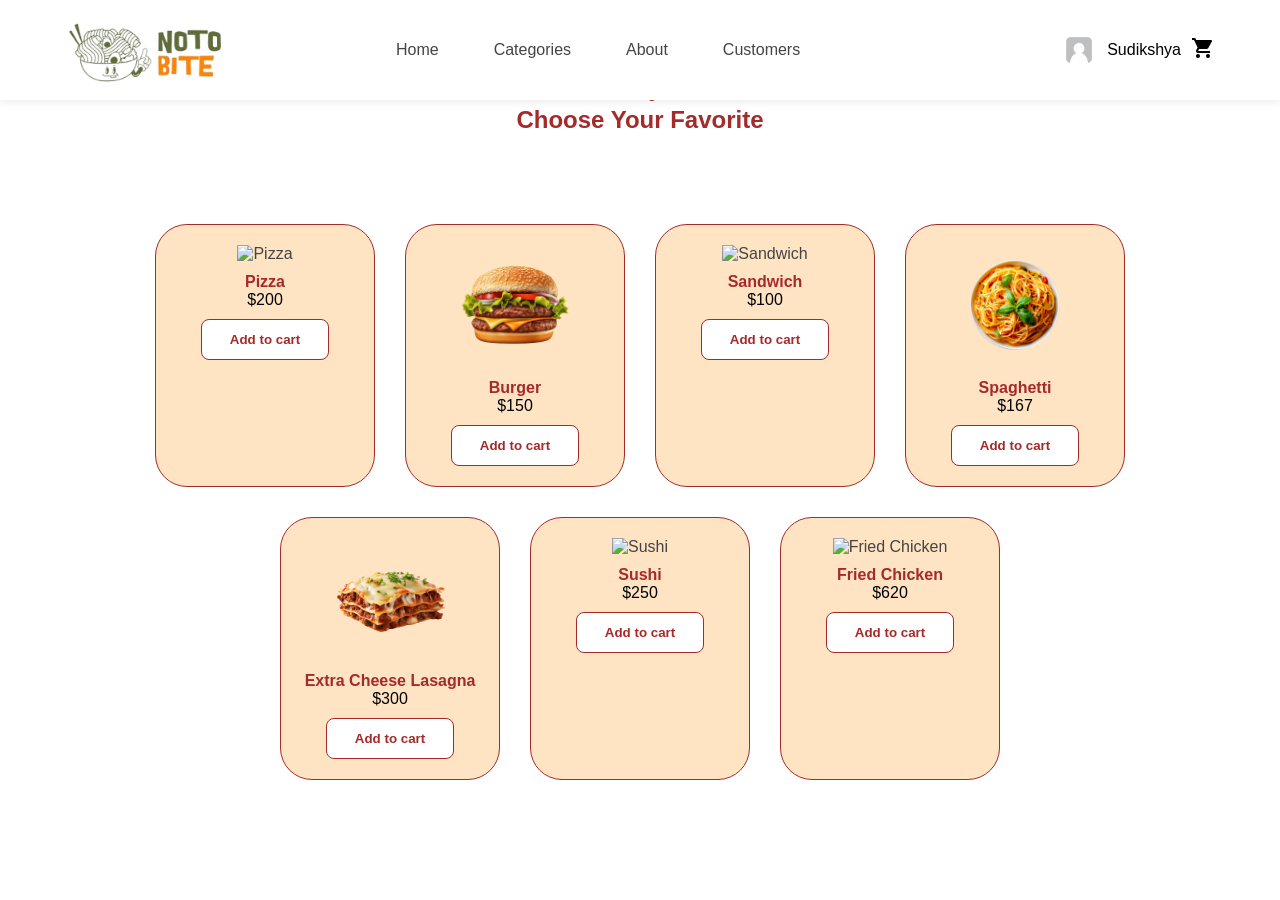
==== categories/categories.html @ 22c200e4 "5th done" ====
<!DOCTYPE html>
<html lang="en">

<head>
  <meta charset="UTF-8">
  <title>Delicacy</title>
  <link rel="stylesheet" href="https://cdn.jsdelivr.net/npm/swiper@11/swiper-bundle.min.css" />
  <link rel="stylesheet" href="../styles/style.css">
 
  <script defer src="../js/main.js"></script>
  <script defer src="./categories.js"></script>

</head>
<body>
    <header class="nav">
    <div class="nav__container">
      <div class="nav__logo"> <img src="../image/noto.png" alt="BlinkIt" class="nav__logo-img"> </div>
      <nav class="nav__menu">
        <a class="nav__link nav__link--active" href="../index.html">Home</a>
       <a href="categories/categories.html" class="nav__link">Categories</a>
     
        <a class="nav__link" href="#">About</a>
        <a class="nav__link" href="#">Customers</a>
      </nav>
      <div class="nav__profile">
        <img src="../image/images.png" class="nav__avatar">
        <span class="nav__username">Sudikshya</span>
        <div class="nav__cart">
          <svg xmlns="http://www.w3.org/2000/svg" width="24" height="24" viewBox="0 0 24 24">
            <path fill="currentColor"
              d="M17 18c-1.11 0-2 .89-2 2a2 2 0 0 0 2 2a2 2 0 0 0 2-2a2 2 0 0 0-2-2M1 2v2h2l3.6 7.59l-1.36 2.45c-.15.28-.24.61-.24.96a2 2 0 0 0 2 2h12v-2H7.42a.25.25 0 0 1-.25-.25q0-.075.03-.12L8.1 13h7.45c.75 0 1.41-.42 1.75-1.03l3.58-6.47c.07-.16.12-.33.12-.5a1 1 0 0 0-1-1H5.21l-.94-2M7 18c-1.11 0-2 .89-2 2a2 2 0 0 0 2 2a2 2 0 0 0 2-2a2 2 0 0 0-2-2" />
          </svg>
        </div>
      </div>
    </div>
  </header>



<section class="categories" id="categories">
    <div class="categories__container">
      <div class="text-center">
        <h5>Our Categories</h5>
        <h2>Choose Your Favorite</h2>
      </div>

      <div class="categories__list">

        <!-- <div class="categories__card">
          <div class="categories__image"><img src="../image/pizza.png" alt="Pizza"></div>
          <h4 class="categories__title">Pizza</h4>
          <p class="categories__price">$200</p>
          <button class="btn add-to-cart" data-name="Pizza" data-price="200" data-image="../image/pizza.png">Add to
            cart</button>
        </div>

        <div class="categories__card">
          <div class="categories__image"><img src="../image/burger.png" alt="Burger"></div>
          <h4 class="categories__title">Burger</h4>
          <p class="categories__price">$150</p>
          <button class="btn add-to-cart" data-name="Burger" data-price="150" data-image="../image/burger.png">Add to
            cart</button>
        </div>

        <div class="categories__card">
          <div class="categories__image"><img src="../image/sandwich.png" alt="Sandwich"></div>
          <h4 class="categories__title">Sandwich</h4>
          <p class="categories__price">$100</p>
          <button class="btn add-to-cart" data-name="Sandwich" data-price="100" data-image="../image/sandwich.png">Add to
            cart</button>
        </div>

        <div class="categories__card">
          <div class="categories__image"><img src="../image/spaghetti.png" alt="Spaghetti"></div>
          <h4 class="categories__title">Spaghetti</h4>
          <p class="categories__price">$167</p>
          <button class="btn add-to-cart" data-name="Spaghetti" data-price="167" data-image="../image/spaghetti.png">Add to
            cart</button>
        </div>

        <div class="categories__card">
          <div class="categories__image"><img src="../image/sushi.png" alt="Sushi"></div>
          <h4 class="categories__title">Sushi</h4>
          <p class="categories__price">$250</p>
          <button class="btn add-to-cart" data-name="Sushi" data-price="250" data-image="../ simage/sushi.png">Add to
            cart</button>
        </div> -->
<!-- 
 
        <div class="categories__card">
          <div class="categories__image"><img src="../image/chicken.png" alt="Fried Chicken"></div>
          <h4 class="categories__title">Fried Chicken</h4>
          <p class="categories__price">$620</p>
          <button class="btn add-to-cart" data-name="Fried Chicken" data-price="620" data-image="image/chicken.png">Add
            to
            cart</button>
        </div> -->
      </div>
    </div>
  </section>
   <section>
    <!-- <div class="wrapper p-top">
      <div class="text-center">
        <h5>Our Menu</h5>
        <h2>The Most Popular</h2>
      </div>
      <div class="card-list text-center"></div> -->

      <div class="cart-tab">
        <h2>Your Cart</h2>
        <div class="cart-list"></div>
        <div class="total-container">
          <h4>Total:</h4>
          <h4 class="cart-total">$0.00</h4>
        </div>
        <div class="btn-container">
          <button type="button" class="btn">Checkout</button>
          <button type="button" class="btn close-btn">Close</button>
        </div>
      </div>

    </div>
  </section>
  </body>

</html>
---- styles/style.css ----
@import url('https://fonts.googleapis.com/css2?family=Poppins:wght@400;500;600;700&display=swap');

* {
  margin: 0;
  padding: 0;
  box-sizing: border-box;
  font-family: Arial, sans-serif;
}


body {
  padding-top: 80px;
}

.nav {
  position: fixed;
  top: 0;
  left: 0;
  width: 100%;
  background: white;
  z-index: 1000;
  box-shadow: 0 2px 8px rgba(0,0,0,0.08);
}

.nav__container {
  max-width: 1200px;
  margin: auto;
  padding: 15px 25px;
  display: flex;
  align-items: center;
  justify-content: space-between;
}

.nav__logo {
  display: flex;
  align-items: center;
  gap: 8px;
  width: 70px;
}

.nav__logo-img {
  margin-top: 5px;
  width: 160px;
}

.nav__menu {
  display: flex;
  gap: 25px;
}

.nav__link {
  text-decoration: none;
  color: #444;
  padding: 6px 15px;
  border-radius: 20px;
  transition: .3s;
}

.nav__link:hover {
  color: brown;
}

.nav__profile {
  display: flex;
  align-items: center;
  gap: 10px;
}

.nav__avatar {
  width: 36px;
  height: 36px;
  border-radius: 50%;
  object-fit: cover;
}

.nav__username {
  font-weight: 500;
}


.food {
  background-image: url("./../image/food1.png");
  padding: 40px 0;
  background-size: cover;
  background-position: center;
}

.food__container {
  max-width: 1200px;
  margin: auto;
  padding: 40px;
  border-radius: 20px;
  display: flex;
  align-items: center;
  justify-content: space-between;
}

.food__content {
  color: white;
  max-width: 50%;
}

.food__title {
  font-size: 35px;
  margin-bottom: 15px;
  color: brown;
}

.food__text {
  font-size: 18px;
  line-height: 1.6;
  margin-bottom: 25px;
  color: brown;
}

.food__btn {
  display: inline-block;
  background: white;
  color: brown;
  padding: 12px 28px;
  border-radius: 8px;
  text-decoration: none;
  font-weight: 600;
  transition: .3s;
}

.food__btn:hover {
  transform: translateY(-2px);
}


.p-top {
  padding-top: 70px;
}

.text-center {
  text-align: center;
  color: brown;
}

.text-center h5 {
  padding-bottom: 5px;
  color: brown;
}

.text-center h2 {
  padding-bottom: 50px;
}

.cards {
  display: flex;
  justify-content: center;
  align-items: center;
  gap: 240px;
  padding-top: 50px;
  padding-bottom: 70px;
}

.service-card {
  color: brown;
  text-align: center;
}


.categories {
  text-decoration: none;
    color: #444;
    padding: 6px 15px;
    border-radius: 20px;
    transition: .3s;
 
}

.categories__container {
  max-width: 1200px;
  margin: auto;
}

.categories__list {
  display: flex;
  justify-content: center;
  gap: 30px;
  flex-wrap: wrap;
  margin-top: 40px;
}

.categories__card {
  background: bisque;
  border: .1rem solid brown;
  border-radius: 2rem;
  padding: 20px;
  width: 220px;
  text-align: center;
  transition: .3s;
}

.categories__card:hover {
  transform: translateY(-5px);
  box-shadow: 0 8px 20px rgba(0,0,0,0.12);
}

.categories__image img {
  width: 120px;
  height: 120px;
  object-fit: contain;
}

.categories__title {
  margin-top: 10px;
  color: brown;
}

.categories__price {
  color: black;
  
  margin-bottom: 10px;
}


.card-list {
  display: flex;
  gap: 15px;
  flex-wrap: wrap;
  justify-content: center;
}

.order-card {
  background: bisque;
  padding: 0 1rem 2rem 1rem;
  border: .1rem solid brown;
  border-radius: 2rem;
  box-shadow: rgba(0,0,0,.05) 8px 8px 8px;
  transition: all .5s ease-in-out;
  width: 220px;
  text-align: center;
}

.order-card img {
  width: 160px;
  height: 160px;
  object-fit: contain;
}


.btn {
  display: inline-block;
  background: white;
  color: brown;
  padding: 12px 28px;
  border-radius: 8px;
  text-decoration: none;
  font-weight: 600;
  transition: .3s;
  border: 1px solid brown;
  cursor: pointer;
}

.btn:hover {
  background: brown;
  color: white;
}

.cart-tab {
  background: brown;
  color: white;
  position: fixed;
  top: 0;
  right: -400px;
  width: 25rem;
  height: 100vh;
  padding: 2rem 1rem;
  display: flex;
  flex-direction: column;
  justify-content: space-between;
  transition: .3s ease;
  z-index: 1000;
}

.cart-tab.active {
  right: 0;
}

.cart-list {
  flex: 1;
  overflow-y: auto;
  margin-top: 20px;
  padding: 10px;
}

.cart-item {
  background: white;
  color: brown;
  display: flex;
  align-items: center;
  justify-content: space-between;
  padding: 10px;
  margin-bottom: 10px;
  border-radius: 8px;
}

.cart-item img {
  width: 50px;
  height: 50px;
  object-fit: contain;
}

.cart-info {
  flex: 1;
  margin-left: 10px;
}

.total-container {
  background: white;
  color: brown;
  width: 100%;
  text-align: center;
  display: flex;
  margin-bottom: 10px;
  border-radius: 8px;
  padding: 8px;
}

.total-container h4 {
  width: 100%;
  font-size: 1.3rem;
  font-weight: 400;
}

.btn-container {
  display: flex;
  gap: 10px;
}

.quantity {
  display: flex;
  align-items: center;
  gap: 8px;
}

.quantity button {
  width: 25px;
  height: 25px;
  border: none;
  border-radius: 50%;
  background: brown;
  color: white;
  cursor: pointer;
  font-size: 16px;
}
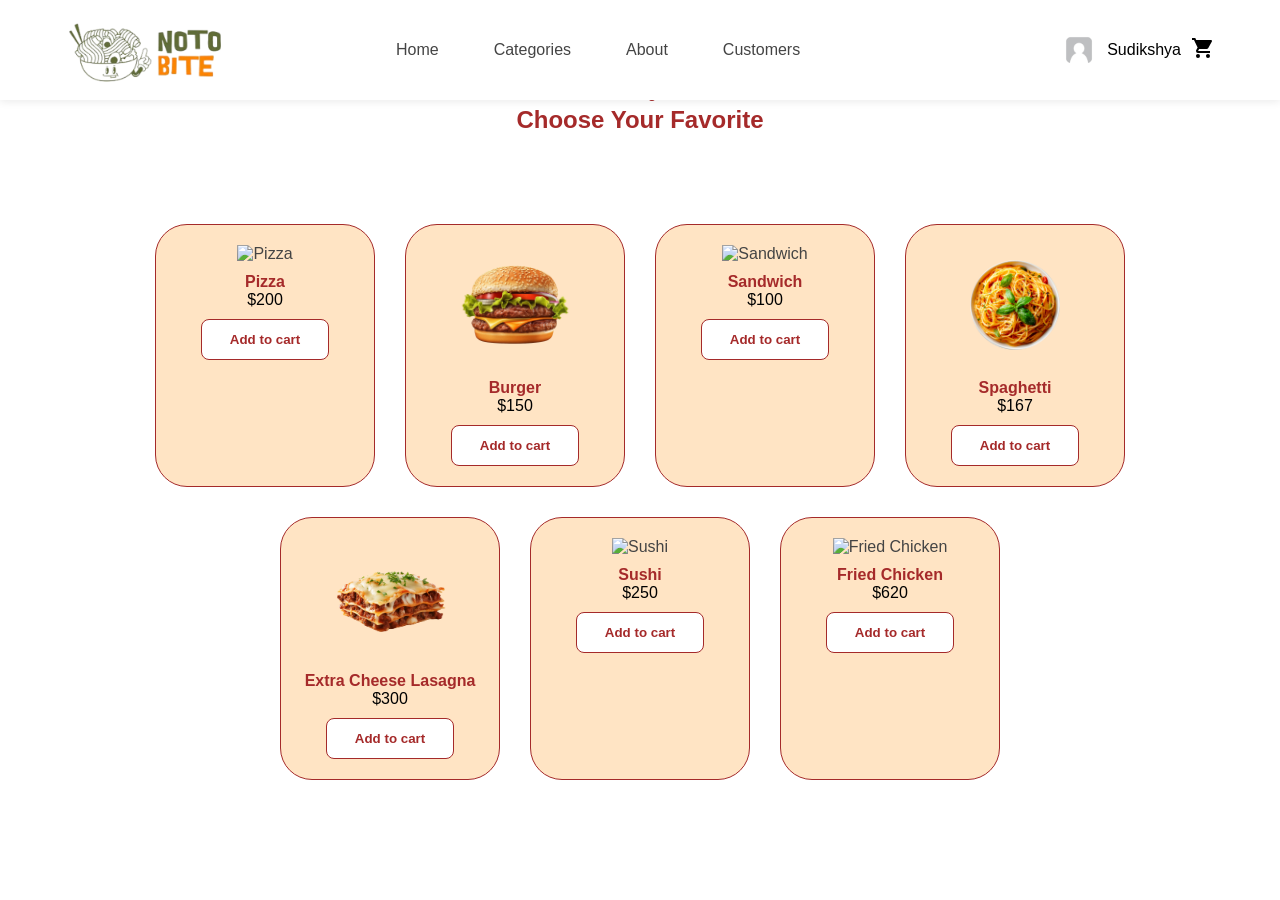
==== commit 4116ed8c: "5th done" ====
--- a/categories/categories.html
+++ b/categories/categories.html
@@ -114,13 +114,61 @@
           <h4 class="cart-total">$0.00</h4>
         </div>
         <div class="btn-container">
-          <button type="button" class="btn">Checkout</button>
+          <button type="button" class="btn btn--checkout">Checkout</button>
           <button type="button" class="btn close-btn">Close</button>
         </div>
       </div>
 
     </div>
   </section>
+  <div class="checkout-overlay" id="checkoutOverlay"></div>
+
+  <div class="checkout" id="checkoutPopup">
+
+    <div class="checkout__form" id="checkoutForm">
+      <h2 class="checkout__title"> Checkout</h2>
+      <p class="checkout__subtitle">Fill in your details</p>
+
+      <label class="checkout__label">Your Name</label>
+      <input class="checkout__input" type="text" id="userName" placeholder="e.g. Sudikshya">
+
+      <label class="checkout__label">Phone Number</label>
+      <input class="checkout__input" type="text" id="userPhone" placeholder="e.g. 9800000000">
+
+      <label class="checkout__label">Delivery Address</label>
+      <input class="checkout__input" type="text" id="userAddress" placeholder="e.g. Kathmandu, Ward 5">
+
+      <label class="checkout__label">Payment Method</label>
+      <select class="checkout__input checkout__input--select" id="paymentMethod">
+        <option value="">-- Select --</option>
+        <option value="Cash on Delivery">Cash on Delivery</option>
+        <option value="UPI"> UPI</option>
+        <option value="Card"> Card</option>
+      </select>
+
+      <div class="checkout__total">
+        Total: <strong class="checkout__total-amount" id="checkoutTotal">$0.00</strong>
+      </div>
+
+      <div class="checkout__actions">
+        <button class="checkout__btn checkout__btn--place" onclick="placeOrder()">Place Order </button>
+        <button class="checkout__btn checkout__btn--cancel" onclick="closeCheckout()">Cancel</button>
+      </div>
+    </div>
+
+    <div class="checkout__success" id="successMessage" style="display:none;">
+      <div class="checkout__success-icon"></div>
+      <h2 class="checkout__title">Order Placed!</h2>
+      <p class="checkout__success-text">Thank you, <strong id="thankYouName"></strong>!</p>
+      <p class="checkout__success-text">Delivering to: <strong id="thankYouAddress"></strong></p>
+      <p class="checkout__success-text">Payment: <strong id="thankYouPayment"></strong></p>
+      <p class="checkout__success-text">We'll call you on: <strong id="thankYouPhone"></strong></p>
+      <button class="checkout__btn checkout__btn--place checkout__btn--full" onclick="closeCheckout()">
+        Done 🍔
+      </button>
+    </div>
+
+  </div>
   </body>
 
 </html>
--- a/styles/style.css
+++ b/styles/style.css
@@ -19,7 +19,7 @@
   width: 100%;
   background: white;
   z-index: 1000;
-  box-shadow: 0 2px 8px rgba(0,0,0,0.08);
+  box-shadow: 0 2px 8px rgba(0, 0, 0, 0.08);
 }
 
 .nav__container {
@@ -164,11 +164,11 @@
 
 .categories {
   text-decoration: none;
-    color: #444;
-    padding: 6px 15px;
-    border-radius: 20px;
-    transition: .3s;
- 
+  color: #444;
+  padding: 6px 15px;
+  border-radius: 20px;
+  transition: .3s;
+
 }
 
 .categories__container {
@@ -196,7 +196,7 @@
 
 .categories__card:hover {
   transform: translateY(-5px);
-  box-shadow: 0 8px 20px rgba(0,0,0,0.12);
+  box-shadow: 0 8px 20px rgba(0, 0, 0, 0.12);
 }
 
 .categories__image img {
@@ -212,7 +212,7 @@
 
 .categories__price {
   color: black;
-  
+
   margin-bottom: 10px;
 }
 
@@ -229,7 +229,7 @@
   padding: 0 1rem 2rem 1rem;
   border: .1rem solid brown;
   border-radius: 2rem;
-  box-shadow: rgba(0,0,0,.05) 8px 8px 8px;
+  box-shadow: rgba(0, 0, 0, .05) 8px 8px 8px;
   transition: all .5s ease-in-out;
   width: 220px;
   text-align: center;
@@ -346,4 +346,152 @@
   color: white;
   cursor: pointer;
   font-size: 16px;
+}
+
+.checkout-overlay {
+  display: none;
+  position: fixed;
+  inset: 0;
+  background: rgba(0, 0, 0, 0.5);
+  z-index: 1200;
+}
+
+.checkout-overlay--active {
+  display: block;
+}
+
+.checkout {
+  display: none;
+  position: fixed;
+  top: 50%;
+  left: 50%;
+  transform: translate(-50%, -50%);
+  background: white;
+  border-radius: 20px;
+  padding: 32px;
+  width: 90%;
+  max-width: 420px;
+  z-index: 1300;
+  box-shadow: 0 20px 60px rgba(0, 0, 0, 0.2);
+}
+
+.checkout--active {
+  display: block;
+}
+
+.checkout__title {
+  color: brown;
+  font-size: 22px;
+  margin-bottom: 6px;
+}
+
+.checkout__subtitle {
+  color: #888;
+  font-size: 14px;
+  margin-bottom: 16px;
+}
+
+.checkout__label {
+  display: block;
+  font-size: 13px;
+  font-weight: 600;
+  color: #444;
+  margin-top: 14px;
+  margin-bottom: 4px;
+}
+
+.checkout__input {
+  width: 100%;
+  padding: 10px 14px;
+  border: 1.5px solid #e0c9b0;
+  border-radius: 8px;
+  font-size: 14px;
+  font-family: inherit;
+  outline: none;
+  transition: border-color .2s;
+}
+
+.checkout__input:focus {
+  border-color: brown;
+}
+
+.checkout__input--select {
+  cursor: pointer;
+  background: white;
+}
+
+.checkout__total {
+  background: #fdf0e0;
+  border-radius: 10px;
+  padding: 12px 16px;
+  margin-top: 20px;
+  text-align: center;
+  font-size: 15px;
+}
+
+.checkout__total-amount {
+  color: brown;
+  font-size: 20px;
+  margin-left: 6px;
+}
+
+.checkout__actions {
+  display: flex;
+  gap: 10px;
+  margin-top: 20px;
+}
+
+.checkout__btn {
+  flex: 1;
+  padding: 11px 20px;
+  border-radius: 8px;
+  font-size: 14px;
+  font-weight: 600;
+  font-family: inherit;
+  cursor: pointer;
+  transition: .2s;
+  border: 1.5px solid brown;
+}
+
+.checkout__btn--place {
+  background: brown;
+  color: white;
+}
+
+.checkout__btn--place:hover {
+  background: #6b1212;
+}
+
+.checkout__btn--cancel {
+  background: white;
+  color: brown;
+}
+
+.checkout__btn--cancel:hover {
+  background: #fdf0e0;
+}
+
+.checkout__btn--full {
+  width: 100%;
+  margin-top: 20px;
+  flex: none;
+}
+
+.checkout__success {
+  text-align: center;
+}
+
+.checkout__success-icon {
+  font-size: 60px;
+  margin-bottom: 12px;
+}
+
+.checkout__success-text {
+  font-size: 14px;
+  color: #555;
+  margin-bottom: 6px;
+}
+
+.checkout__success-text strong {
+  color: brown;
 }
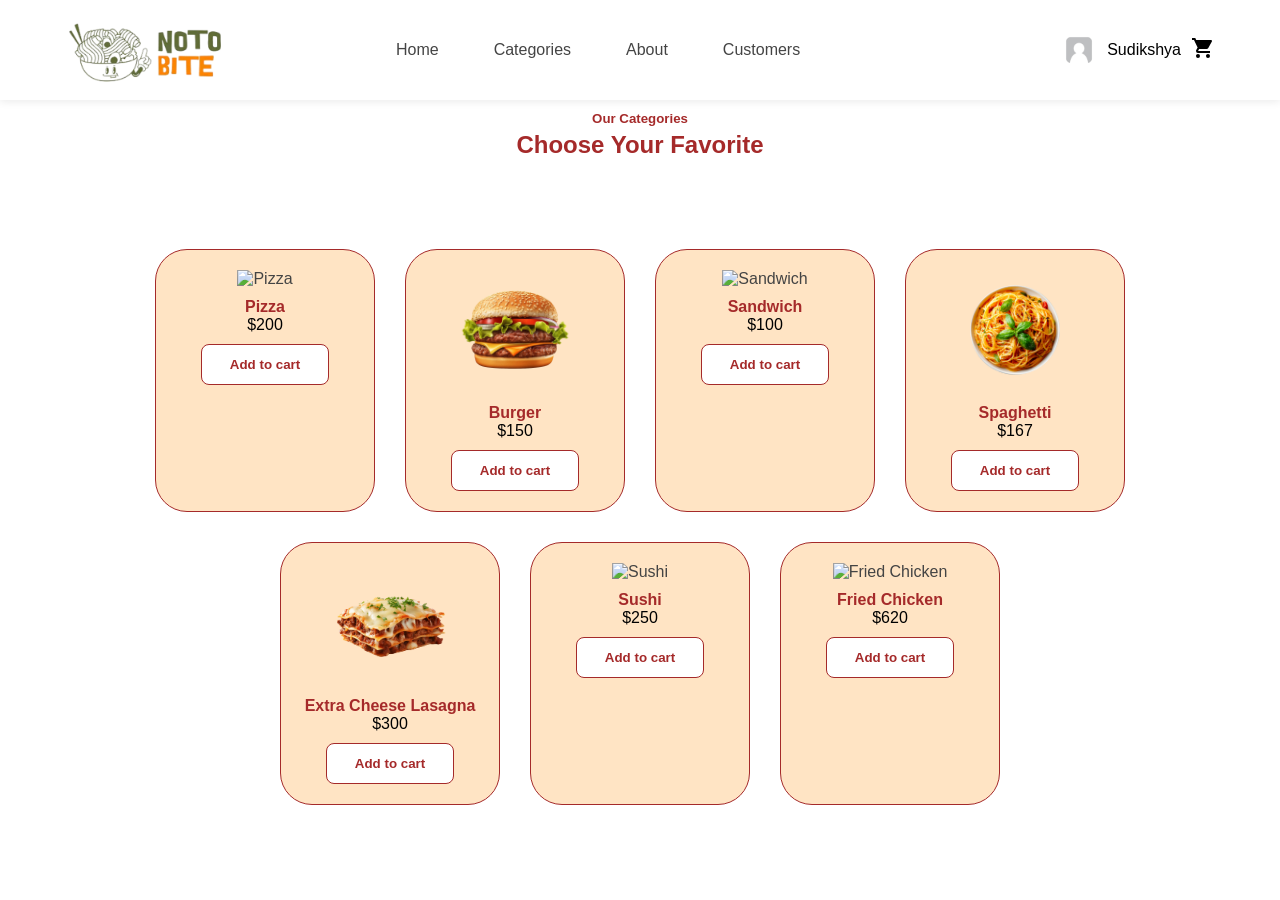
==== commit be94b4fd: "6th done" ====
--- a/categories/categories.html
+++ b/categories/categories.html
@@ -130,13 +130,13 @@
       <p class="checkout__subtitle">Fill in your details</p>
 
       <label class="checkout__label">Your Name</label>
-      <input class="checkout__input" type="text" id="userName" placeholder="e.g. Sudikshya">
+      <input class="checkout__input" type="text" id="userName" placeholder="e.g. Sneha">
 
       <label class="checkout__label">Phone Number</label>
-      <input class="checkout__input" type="text" id="userPhone" placeholder="e.g. 9800000000">
+      <input class="checkout__input" type="text" id="userPhone" placeholder="e.g. 98********">
 
       <label class="checkout__label">Delivery Address</label>
-      <input class="checkout__input" type="text" id="userAddress" placeholder="e.g. Kathmandu, Ward 5">
+      <input class="checkout__input" type="text" id="userAddress" placeholder="e.g. Bhadson road">
 
       <label class="checkout__label">Payment Method</label>
       <select class="checkout__input checkout__input--select" id="paymentMethod">
--- a/styles/style.css
+++ b/styles/style.css
@@ -139,6 +139,7 @@
 }
 
 .text-center h5 {
+  padding-top: 25px;
   padding-bottom: 5px;
   color: brown;
 }
@@ -222,6 +223,7 @@
   gap: 15px;
   flex-wrap: wrap;
   justify-content: center;
+  padding-bottom:30px
 }
 
 .order-card {
@@ -494,4 +496,176 @@
 
 .checkout__success-text strong {
   color: brown;
-}+}
+.footer {
+ background-color: bisque;
+  height: 377px;
+  padding: 70px;
+
+}
+.footer__logo {
+  width: 107px;
+  height: 40px;
+  margin: 40px;
+  margin-top: 30px;
+  margin-left: 0px;
+}
+
+
+.footer__container {
+  /* max-width: 1200px; */
+  margin: auto;
+  display: grid;
+  grid-template-columns: 2fr 1fr 1fr 1fr 1fr;
+  gap: 40px;
+  border-bottom: 2px solid brown;
+}
+
+.footer__logo {
+  display: flex;
+  align-items: center;
+  gap: 10px;
+  width: 70px;
+
+}
+
+.brand_logo {
+  height: 160px;
+}
+
+.brand_name {
+  font-size: 22px;
+  font-weight: 600;
+  color: #e6f2ec;
+}
+
+.footer__desc {
+  margin: 18px 0;
+  font-size: 14px;
+  line-height: 1.6;
+  color: #aebdb5;
+}
+
+.footer__socials {
+  display: flex;
+  gap: 12px;
+  padding-top: 50px;
+  margin-left:102px;
+}
+
+.footer__socials a {
+  width: 36px;
+  height: 36px;
+  border-radius: 16%;
+  background: brown;
+  display: flex;
+  align-items: center;
+  justify-content: center;
+  text-decoration: none;
+  color: #b7c9c0;
+  font-size: 14px;
+  transition: 0.3s;
+}
+
+.footer__socials a:hover {
+  background: #1ec98b;
+  color: #042117;
+}
+
+.footer__column h4 {
+  margin-bottom: 14px;
+  font-size: 15px;
+  color: brown;
+}
+
+.footer__column a {
+  display: block;
+  margin-bottom: 10px;
+  font-size: 14px;
+  color: brown;
+  text-decoration: none;
+  transition: color 0.3s;
+}
+
+.footer__column a:hover {
+  color: black;
+}
+.end__line {
+  border-top: brown;
+}
+.end__poli {
+  display: flex;
+  justify-content: center;
+  /* margin-right: -461px; */
+}
+.end__pol {
+  display: flex;
+  justify-content: flex-end;
+}
+
+.footer-end {
+  display: flex;
+  justify-content: space-between;
+  width: 100%;
+  color: brown;
+  padding-top: 15px;
+}
+.about__title {
+  display:flex;
+  justify-content: center;
+  text-align: center;
+  font-size: 36px;
+  color: brown;
+  line-height: 1.3;
+  margin-bottom: 20px;
+}
+
+.about__description {
+  font-size: 16px;
+  color: brown;
+  line-height: 2;
+  margin-bottom : 40px;
+  text-align: center;
+}
+
+.about__stats {
+  display: flex;
+  gap: 40px;
+  padding-left:488px;
+  padding-bottom:50px;
+}
+
+.about__stat {
+  
+  justify-content: center;
+  text-align: center;
+  background: white;
+  border: 1px solid brown;
+  border-radius: 16px;
+  padding: 20px 28px;
+ 
+}
+
+.about__stat-number {
+  font-size: 28px;
+  font-weight: 700;
+  color: brown;
+}
+
+.about__stat-label {
+  font-size: 13px;
+  color: darkred;
+  margin-top: 4px;
+}
+
+.about__image img {
+  width: 380px;
+  object-fit: contain;
+}
+.about__subtitle{
+  display:flex;
+  justify-content: center;
+  text-align: center;
+  color:#6b1212;
+  padding-top:80px
+}
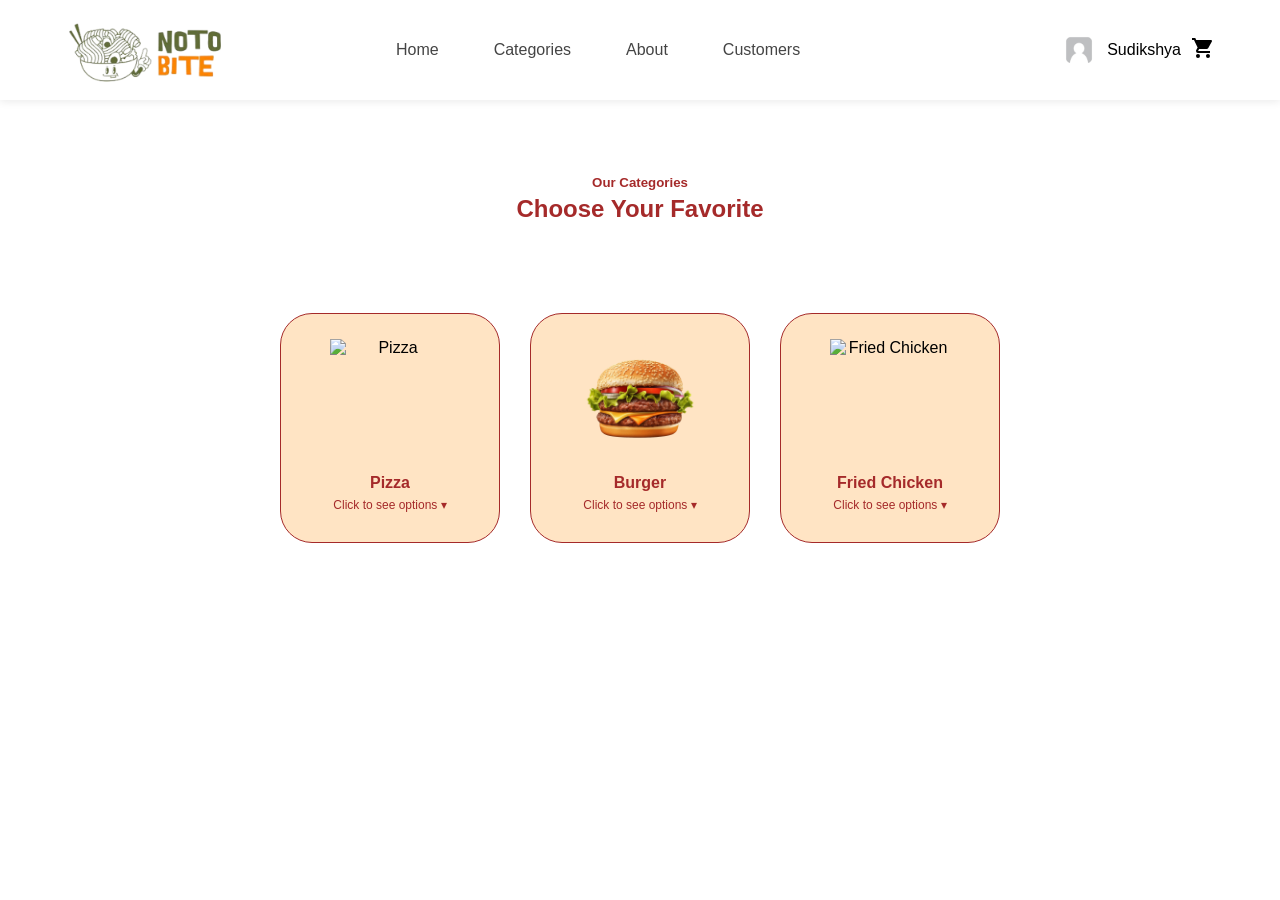
==== commit 9e70774c: "7th done" ====
--- a/categories/categories.html
+++ b/categories/categories.html
@@ -7,7 +7,7 @@
   <link rel="stylesheet" href="https://cdn.jsdelivr.net/npm/swiper@11/swiper-bundle.min.css" />
   <link rel="stylesheet" href="../styles/style.css">
  
-  <script defer src="../js/main.js"></script>
+ 
   <script defer src="./categories.js"></script>
 
 </head>
--- a/styles/style.css
+++ b/styles/style.css
@@ -163,7 +163,7 @@
 }
 
 
-.categories {
+/* .categories {
   text-decoration: none;
   color: #444;
   padding: 6px 15px;
@@ -215,6 +215,131 @@
   color: black;
 
   margin-bottom: 10px;
+} */
+
+
+.categories {
+  padding: 70px 0;
+}
+
+.categories__container {
+  max-width: 1200px;
+  margin: auto;
+  padding: 0 25px;
+}
+
+
+.categories__list {
+  display: flex;
+  flex-direction: row;        
+  flex-wrap: wrap;           
+  justify-content: center;
+  gap: 30px;
+  margin-top: 40px;
+  padding: 0 25px;
+}
+
+.categories__card {
+  background: bisque;
+  border: .1rem solid brown;
+  border-radius: 2rem;
+  padding: 20px;
+  width: 220px;               
+  text-align: center;
+  transition: .3s;
+  cursor: pointer;
+}
+
+.categories__card:hover {
+  transform: translateY(-5px);
+  box-shadow: 0 8px 20px rgba(0,0,0,0.12);
+}
+
+
+.categories__image {
+  width: 100%;
+  height: 130px;
+  display: flex;
+  align-items: center;
+  justify-content: center;
+  overflow: hidden;
+}
+
+.categories__image img {
+  width: 120px;
+  height: 120px;
+  object-fit: contain;
+}
+
+.categories__title {
+  margin-top: 10px;
+  color: brown;
+  font-size: 16px;
+}
+
+.categories__hint {
+  font-size: 12px;
+  color: brown;
+  margin: 6px 0 10px 0;
+  cursor: pointer;
+}
+
+.categories__subitems {
+  display: none;
+  margin-top: 10px;
+  border-top: 1px solid #e8c9a0;
+  padding-top: 10px;
+  width: 100%;
+}
+
+.categories__subitems--open {
+  display: block;
+}
+.categories__subitem {
+  display: flex;
+  align-items: center;
+  justify-content: space-between;
+  padding: 8px 4px;
+  border-bottom: 1px solid #f0e0cc;
+  gap: 6px;
+}
+
+.categories__subitem:last-child {
+  border-bottom: none;
+}
+
+.categories__subitem-name {
+  font-size: 12px;
+  color: #2c1a0e;
+  flex: 1;
+  text-align: left;
+}
+
+.categories__subitem-price {
+  font-size: 12px;
+  font-weight: 600;
+  color: brown;
+  white-space: nowrap;
+}
+
+
+
+.categories__subitem-btn {
+  background: brown;
+  color: white;
+  border: none;
+  border-radius: 6px;
+  padding: 5px 8px;
+  font-size: 11px;
+  font-weight: 600;
+  cursor: pointer;
+  transition: .2s;
+  font-family: inherit;
+  white-space: nowrap;
+}
+
+.categories__subitem-btn:hover {
+  background: #6b1212;
 }
 
 
@@ -568,7 +693,7 @@
 }
 
 .footer__socials a:hover {
-  background: #1ec98b;
+  background: black;
   color: #042117;
 }
 
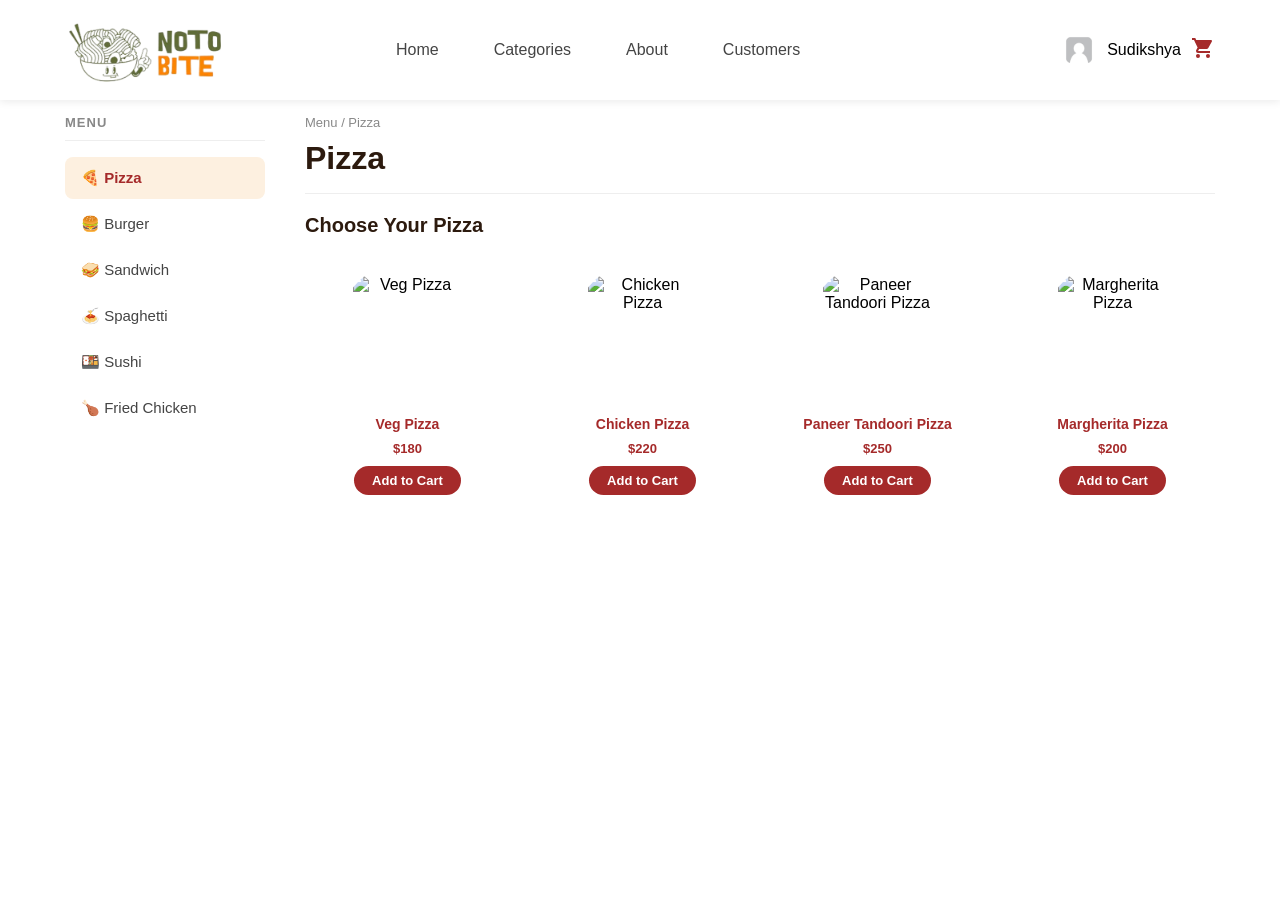
==== commit 544b338e: "done" ====
--- a/categories/categories.html
+++ b/categories/categories.html
@@ -1,174 +1,122 @@
 <!DOCTYPE html>
 <html lang="en">
-
 <head>
   <meta charset="UTF-8">
-  <title>Delicacy</title>
-  <link rel="stylesheet" href="https://cdn.jsdelivr.net/npm/swiper@11/swiper-bundle.min.css" />
+  <title>Categories - Delicacy</title>
   <link rel="stylesheet" href="../styles/style.css">
- 
- 
-  <script defer src="./categories.js"></script>
-
+  <link rel="stylesheet" href="categories.css">
+  <style> body { padding-top: 75px; } </style>
 </head>
 <body>
-    <header class="nav">
+
+
+  <header class="nav">
     <div class="nav__container">
-      <div class="nav__logo"> <img src="../image/noto.png" alt="BlinkIt" class="nav__logo-img"> </div>
+      <div class="nav__logo">
+        <img src="../image/noto.png" alt="NotoBite" class="nav__logo-img">
+      </div>
       <nav class="nav__menu">
-        <a class="nav__link nav__link--active" href="../index.html">Home</a>
-       <a href="categories/categories.html" class="nav__link">Categories</a>
-     
+        <a class="nav__link" href="../index.html">Home</a>
+        <a class="nav__link nav__link--active" href="categories.html">Categories</a>
         <a class="nav__link" href="#">About</a>
         <a class="nav__link" href="#">Customers</a>
       </nav>
       <div class="nav__profile">
         <img src="../image/images.png" class="nav__avatar">
         <span class="nav__username">Sudikshya</span>
-        <div class="nav__cart">
+        <div class="nav__cart" id="cartIcon">
           <svg xmlns="http://www.w3.org/2000/svg" width="24" height="24" viewBox="0 0 24 24">
-            <path fill="currentColor"
-              d="M17 18c-1.11 0-2 .89-2 2a2 2 0 0 0 2 2a2 2 0 0 0 2-2a2 2 0 0 0-2-2M1 2v2h2l3.6 7.59l-1.36 2.45c-.15.28-.24.61-.24.96a2 2 0 0 0 2 2h12v-2H7.42a.25.25 0 0 1-.25-.25q0-.075.03-.12L8.1 13h7.45c.75 0 1.41-.42 1.75-1.03l3.58-6.47c.07-.16.12-.33.12-.5a1 1 0 0 0-1-1H5.21l-.94-2M7 18c-1.11 0-2 .89-2 2a2 2 0 0 0 2 2a2 2 0 0 0 2-2a2 2 0 0 0-2-2" />
+            <path fill="currentColor" d="M17 18c-1.11 0-2 .89-2 2a2 2 0 0 0 2 2a2 2 0 0 0 2-2a2 2 0 0 0-2-2M1 2v2h2l3.6 7.59l-1.36 2.45c-.15.28-.24.61-.24.96a2 2 0 0 0 2 2h12v-2H7.42a.25.25 0 0 1-.25-.25q0-.075.03-.12L8.1 13h7.45c.75 0 1.41-.42 1.75-1.03l3.58-6.47c.07-.16.12-.33.12-.5a1 1 0 0 0-1-1H5.21l-.94-2M7 18c-1.11 0-2 .89-2 2a2 2 0 0 0 2 2a2 2 0 0 0 2-2a2 2 0 0 0-2-2"/>
           </svg>
+          <span class="cart-count" id="cartBadge">0</span>
         </div>
       </div>
     </div>
   </header>
 
+  <div class="page-wrapper">
+
+    <div class="sidebar">
+      <h3 class="sidebar-heading">Menu</h3>
+      <a href="categories.html" class="sidebar-item sidebar-item-active">🍕 Pizza</a>
+      <a href="burger.html"     class="sidebar-item">🍔 Burger</a>
+      <a href="sandwich.html"   class="sidebar-item">🥪 Sandwich</a>
+      <a href="spaghetti.html"  class="sidebar-item">🍝 Spaghetti</a>
+      <a href="sushi.html"      class="sidebar-item">🍱 Sushi</a>
+      <a href="chicken.html"    class="sidebar-item">🍗 Fried Chicken</a>
+    </div>
+
+    <div class="food-section">
+
+      <p class="breadcrumb">Menu / Pizza</p>
 
 
-<section class="categories" id="categories">
-    <div class="categories__container">
-      <div class="text-center">
-        <h5>Our Categories</h5>
-        <h2>Choose Your Favorite</h2>
-      </div>
+      <h1 class="section-title">Pizza</h1>
 
-      <div class="categories__list">
+      <h2 class="section-subtitle">Choose Your Pizza</h2>
 
-        <!-- <div class="categories__card">
-          <div class="categories__image"><img src="../image/pizza.png" alt="Pizza"></div>
-          <h4 class="categories__title">Pizza</h4>
-          <p class="categories__price">$200</p>
-          <button class="btn add-to-cart" data-name="Pizza" data-price="200" data-image="../image/pizza.png">Add to
-            cart</button>
-        </div>
-
-        <div class="categories__card">
-          <div class="categories__image"><img src="../image/burger.png" alt="Burger"></div>
-          <h4 class="categories__title">Burger</h4>
-          <p class="categories__price">$150</p>
-          <button class="btn add-to-cart" data-name="Burger" data-price="150" data-image="../image/burger.png">Add to
-            cart</button>
-        </div>
-
-        <div class="categories__card">
-          <div class="categories__image"><img src="../image/sandwich.png" alt="Sandwich"></div>
-          <h4 class="categories__title">Sandwich</h4>
-          <p class="categories__price">$100</p>
-          <button class="btn add-to-cart" data-name="Sandwich" data-price="100" data-image="../image/sandwich.png">Add to
-            cart</button>
-        </div>
-
-        <div class="categories__card">
-          <div class="categories__image"><img src="../image/spaghetti.png" alt="Spaghetti"></div>
-          <h4 class="categories__title">Spaghetti</h4>
-          <p class="categories__price">$167</p>
-          <button class="btn add-to-cart" data-name="Spaghetti" data-price="167" data-image="../image/spaghetti.png">Add to
-            cart</button>
-        </div>
-
-        <div class="categories__card">
-          <div class="categories__image"><img src="../image/sushi.png" alt="Sushi"></div>
-          <h4 class="categories__title">Sushi</h4>
-          <p class="categories__price">$250</p>
-          <button class="btn add-to-cart" data-name="Sushi" data-price="250" data-image="../ simage/sushi.png">Add to
-            cart</button>
-        </div> -->
-<!-- 
- 
-        <div class="categories__card">
-          <div class="categories__image"><img src="../image/chicken.png" alt="Fried Chicken"></div>
-          <h4 class="categories__title">Fried Chicken</h4>
-          <p class="categories__price">$620</p>
-          <button class="btn add-to-cart" data-name="Fried Chicken" data-price="620" data-image="image/chicken.png">Add
-            to
-            cart</button>
-        </div> -->
-      </div>
-    </div>
-  </section>
-   <section>
-    <!-- <div class="wrapper p-top">
-      <div class="text-center">
-        <h5>Our Menu</h5>
-        <h2>The Most Popular</h2>
-      </div>
-      <div class="card-list text-center"></div> -->
-
-      <div class="cart-tab">
-        <h2>Your Cart</h2>
-        <div class="cart-list"></div>
-        <div class="total-container">
-          <h4>Total:</h4>
-          <h4 class="cart-total">$0.00</h4>
-        </div>
-        <div class="btn-container">
-          <button type="button" class="btn btn--checkout">Checkout</button>
-          <button type="button" class="btn close-btn">Close</button>
-        </div>
-      </div>
+     
+      <div class="food-grid" id="pizzaGrid"></div>
 
     </div>
-  </section>
-  <div class="checkout-overlay" id="checkoutOverlay"></div>
+  </div>
+  <div class="cart-tab" id="cartTab">
+    <h2>Your Cart</h2>
+    <div class="cart-list" id="cartList"></div>
+    <div class="total-container">
+      <h4>Total:</h4>
+      <h4 class="cart-total" id="cartTotal">$0.00</h4>
+    </div>
+    <div class="btn-container">
+      <button type="button" class="btn checkout-btn" id="checkoutBtn">Checkout</button>
+      <button type="button" class="btn close-btn"   id="closeBtn">Close</button>
+    </div>
+  </div>
+  <div class="checkout-background" id="checkoutOverlay"></div>
+  <div class="checkout-box" id="checkoutPopup">
 
-  <div class="checkout" id="checkoutPopup">
+    <div class="checkout-form" id="checkoutForm">
+      <h2 class="checkout-title">Checkout</h2>
+      <p class="checkout-subtitle">Fill in your details</p>
 
-    <div class="checkout__form" id="checkoutForm">
-      <h2 class="checkout__title"> Checkout</h2>
-      <p class="checkout__subtitle">Fill in your details</p>
+      <label class="checkout-label">Your Name</label>
+      <input class="checkout-input" type="text" id="userName" placeholder="e.g. Sudikshya">
 
-      <label class="checkout__label">Your Name</label>
-      <input class="checkout__input" type="text" id="userName" placeholder="e.g. Sneha">
+      <label class="checkout-label">Phone Number</label>
+      <input class="checkout-input" type="text" id="userPhone" placeholder="e.g. 9800000000">
 
-      <label class="checkout__label">Phone Number</label>
-      <input class="checkout__input" type="text" id="userPhone" placeholder="e.g. 98********">
+      <label class="checkout-label">Delivery Address</label>
+      <input class="checkout-input" type="text" id="userAddress" placeholder="e.g. Kathmandu, Ward 5">
 
-      <label class="checkout__label">Delivery Address</label>
-      <input class="checkout__input" type="text" id="userAddress" placeholder="e.g. Bhadson road">
-
-      <label class="checkout__label">Payment Method</label>
-      <select class="checkout__input checkout__input--select" id="paymentMethod">
+      <label class="checkout-label">Payment Method</label>
+      <select class="checkout-input" id="paymentMethod">
         <option value="">-- Select --</option>
         <option value="Cash on Delivery">Cash on Delivery</option>
         <option value="UPI"> UPI</option>
-        <option value="Card"> Card</option>
+        <option value="Card">Card</option>
       </select>
 
-      <div class="checkout__total">
-        Total: <strong class="checkout__total-amount" id="checkoutTotal">$0.00</strong>
+      <div class="checkout-total-row">
+        Total: <strong class="checkout-total-amount" id="checkoutTotal">$0.00</strong>
       </div>
 
-      <div class="checkout__actions">
-        <button class="checkout__btn checkout__btn--place" onclick="placeOrder()">Place Order </button>
-        <button class="checkout__btn checkout__btn--cancel" onclick="closeCheckout()">Cancel</button>
+      <div class="checkout-buttons">
+        <button class="place-order-btn" onclick="placeOrder()">Place Order </button>
+        <button class="cancel-btn"      onclick="closeCheckout()">Cancel</button>
       </div>
     </div>
-
-    <div class="checkout__success" id="successMessage" style="display:none;">
-      <div class="checkout__success-icon"></div>
-      <h2 class="checkout__title">Order Placed!</h2>
-      <p class="checkout__success-text">Thank you, <strong id="thankYouName"></strong>!</p>
-      <p class="checkout__success-text">Delivering to: <strong id="thankYouAddress"></strong></p>
-      <p class="checkout__success-text">Payment: <strong id="thankYouPayment"></strong></p>
-      <p class="checkout__success-text">We'll call you on: <strong id="thankYouPhone"></strong></p>
-      <button class="checkout__btn checkout__btn--place checkout__btn--full" onclick="closeCheckout()">
-        Done 🍔
-      </button>
+    <div class="success-screen" id="successMessage" style="display:none;">
+     
+      <h2 class="checkout-title">Order Placed!</h2>
+      <p class="success-text">Thank you, <strong id="thankYouName"></strong>!</p>
+      <p class="success-text">Delivering to: <strong id="thankYouAddress"></strong></p>
+      <p class="success-text">Payment: <strong id="thankYouPayment"></strong></p>
+      <p class="success-text">We'll call you on: <strong id="thankYouPhone"></strong></p>
+      <button class="place-order-btn done-btn" onclick="closeCheckout()">Done 🍔</button>
     </div>
 
   </div>
-  </body>
 
+  <script src="categories.js"></script>
+</body>
 </html>
--- a/categories/categories.css
+++ b/categories/categories.css
@@ -0,0 +1,310 @@
+.page-wrapper {
+  display: flex;               
+  max-width: 1200px;
+  margin: 0 auto;
+  padding: 40px 25px;
+  gap: 40px;
+}
+
+.sidebar {
+  width: 200px;
+  flex-shrink: 0;             
+  position: sticky;            
+  top: 90px;
+  height: fit-content;
+}
+
+.sidebar-heading {
+  font-size: 13px;
+  font-weight: 700;
+  text-transform: uppercase;
+  letter-spacing: 1px;
+  color: #888;
+  margin-bottom: 16px;
+  padding-bottom: 10px;
+  border-bottom: 1px solid #eee;
+}
+
+.sidebar-item {
+  display: block;              
+  padding: 12px 16px;
+  text-decoration: none;
+  color: #444;
+  font-size: 15px;
+  border-radius: 8px;
+  margin-bottom: 4px;
+  transition: .2s;
+}
+
+.sidebar-item:hover {
+  background: #fdf0e0;
+  color: brown;
+}
+
+.sidebar-item-active {
+  background: #fdf0e0;
+  color: brown;
+  font-weight: 600;
+}
+
+.food-section {
+  flex: 1;                   
+}
+
+.breadcrumb {
+  font-size: 13px;
+  color: #888;
+  margin-bottom: 10px;
+}
+
+.section-title {
+  font-size: 32px;
+  color: #2c1a0e;
+  margin-bottom: 20px;
+  padding-bottom: 16px;
+  border-bottom: 1px solid #eee;
+}
+
+.section-subtitle {
+  font-size: 20px;
+  color: #2c1a0e;
+  margin-bottom: 24px;
+}
+
+.food-grid {
+  display: grid;
+  grid-template-columns: repeat(auto-fill, minmax(160px, 1fr));
+  gap: 30px;
+}
+
+.food-card {
+  text-align: center;
+  cursor: pointer;
+  transition: .2s;
+}
+
+.food-card:hover {
+  transform: translateY(-4px);  
+}
+
+.food-card-image {
+  width: 140px;
+  height: 140px;
+  border-radius: 50%;           
+  background: white  ;       
+  margin: 0 auto 14px;
+  overflow: hidden;             
+  display: flex;
+  align-items: center;
+  justify-content: center;
+}
+
+.food-card-image img {
+  width: 110px;
+  height: 110px;
+  object-fit: contain;
+}
+
+.food-card-name {
+  font-size: 14px;
+  font-weight: 600;
+  color: brown;
+  margin-bottom: 6px;
+  line-height: 1.4;
+}
+
+.food-card-price {
+  font-size: 13px;
+  color: brown;
+  font-weight: 600;
+  margin-bottom: 10px;
+}
+
+.food-card-btn {
+  background: brown;
+  color: white;
+  border: none;
+  border-radius: 20px;
+  padding: 7px 18px;
+  font-size: 13px;
+  font-weight: 600;
+  cursor: pointer;
+  transition: .2s;
+  font-family: inherit;
+}
+
+.food-card-btn:hover {
+  background: #6b1212;
+}
+
+
+.nav__cart {
+  position: relative;
+  cursor: pointer;
+  color: brown;
+}
+
+.cart-count {
+  position: absolute;
+  top: -6px;
+  right: -6px;
+  background: brown;
+  color: white;
+  font-size: 10px;
+  font-weight: 700;
+  width: 18px;
+  height: 18px;
+  border-radius: 50%;
+  display: none;              
+  align-items: center;
+  justify-content: center;
+  border: 2px solid white;
+}
+
+.checkout-background {
+  display: none;
+  position: fixed;
+  inset: 0;
+  background: rgba(0, 0, 0, 0.5);
+  z-index: 1200;
+}
+
+.checkout-background-open {
+  display: block;
+}
+
+.checkout-box {
+  display: none;
+  position: fixed;
+  top: 50%;
+  left: 50%;
+  transform: translate(-50%, -50%); 
+  background: white;
+  border-radius: 20px;
+  padding: 32px;
+  width: 90%;
+  max-width: 420px;
+  z-index: 1300;
+  box-shadow: 0 20px 60px rgba(0, 0, 0, 0.2);
+}
+
+.checkout-box-open {
+  display: block;
+}
+
+.checkout-title {
+  color: brown;
+  font-size: 22px;
+  margin-bottom: 6px;
+}
+
+.checkout-subtitle {
+  color: #888;
+  font-size: 14px;
+  margin-bottom: 16px;
+}
+
+.checkout-label {
+  display: block;
+  font-size: 13px;
+  font-weight: 600;
+  color: #444;
+  margin-top: 14px;
+  margin-bottom: 4px;
+}
+
+.checkout-input {
+  width: 100%;
+  padding: 10px 14px;
+  border: 1.5px solid #e0c9b0;
+  border-radius: 8px;
+  font-size: 14px;
+  font-family: inherit;
+  outline: none;
+  transition: border-color .2s;
+  background: white;
+}
+
+.checkout-input:focus {
+  border-color: brown;
+}
+
+.checkout-total-row {
+  background: #fdf0e0;
+  border-radius: 10px;
+  padding: 12px 16px;
+  margin-top: 20px;
+  text-align: center;
+  font-size: 15px;
+}
+
+.checkout-total-amount {
+  color: brown;
+  font-size: 20px;
+  margin-left: 6px;
+}
+
+.checkout-buttons {
+  display: flex;
+  gap: 10px;
+  margin-top: 20px;
+}
+
+.place-order-btn {
+  flex: 1;
+  padding: 11px 20px;
+  background: brown;
+  color: white;
+  border: none;
+  border-radius: 8px;
+  font-size: 14px;
+  font-weight: 600;
+  font-family: inherit;
+  cursor: pointer;
+  transition: .2s;
+}
+
+.place-order-btn:hover {
+  background: #6b1212;
+}
+
+.cancel-btn {
+  flex: 1;
+  padding: 11px 20px;
+  background: white;
+  color: brown;
+  border: 1.5px solid brown;
+  border-radius: 8px;
+  font-size: 14px;
+  font-weight: 600;
+  font-family: inherit;
+  cursor: pointer;
+  transition: .2s;
+}
+
+.cancel-btn:hover {
+  background: #fdf0e0;
+}
+
+.done-btn {
+  width: 100%;
+  margin-top: 20px;
+}
+.success-screen {
+  text-align: center;
+}
+
+.success-emoji {
+  font-size: 60px;
+  margin-bottom: 12px;
+}
+
+.success-text {
+  font-size: 14px;
+  color: #555;
+  margin-bottom: 6px;
+}
+
+.success-text strong {
+  color: brown;
+}
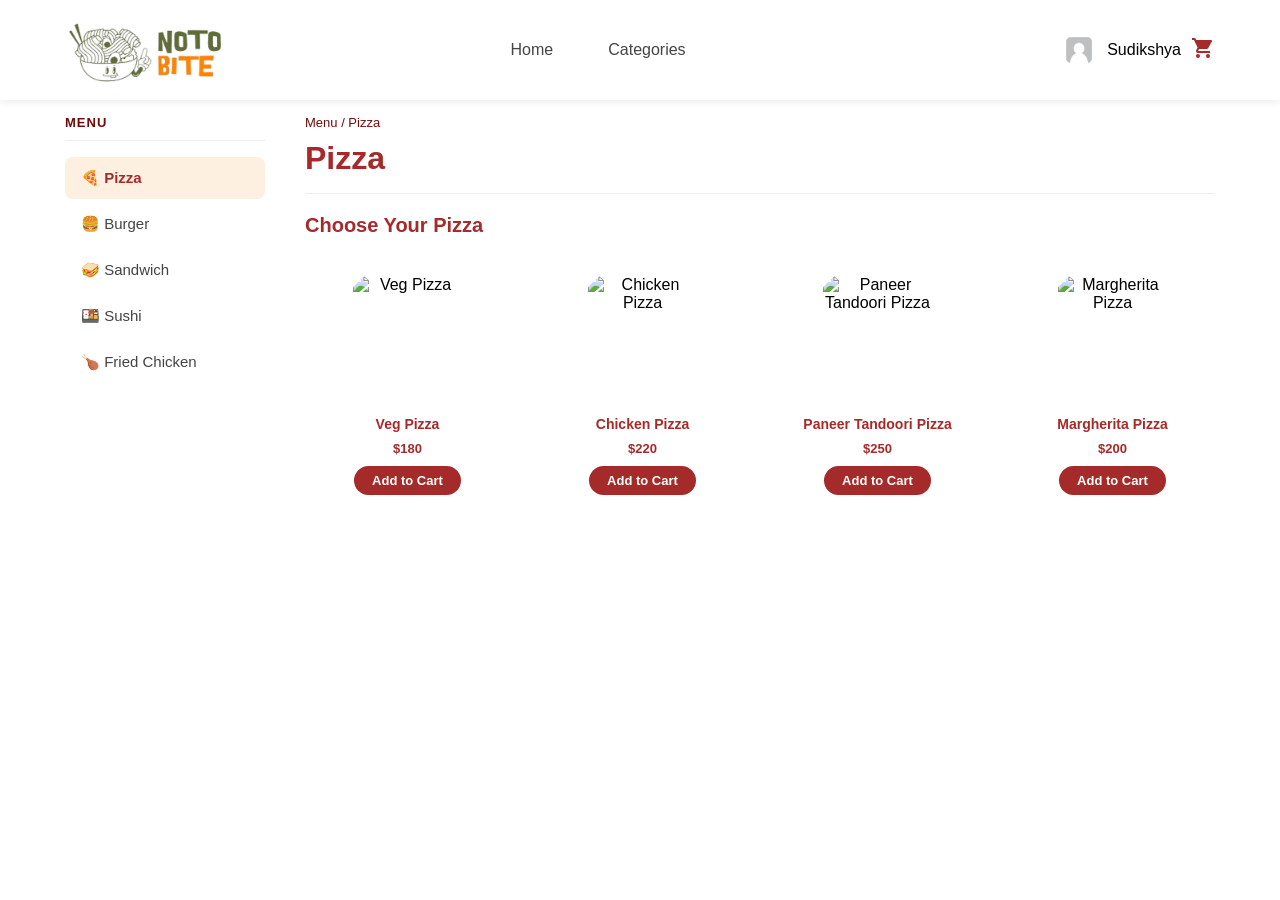
==== commit 4b6169c8: "final" ====
--- a/categories/categories.html
+++ b/categories/categories.html
@@ -18,8 +18,7 @@
       <nav class="nav__menu">
         <a class="nav__link" href="../index.html">Home</a>
         <a class="nav__link nav__link--active" href="categories.html">Categories</a>
-        <a class="nav__link" href="#">About</a>
-        <a class="nav__link" href="#">Customers</a>
+        
       </nav>
       <div class="nav__profile">
         <img src="../image/images.png" class="nav__avatar">
@@ -28,7 +27,7 @@
           <svg xmlns="http://www.w3.org/2000/svg" width="24" height="24" viewBox="0 0 24 24">
             <path fill="currentColor" d="M17 18c-1.11 0-2 .89-2 2a2 2 0 0 0 2 2a2 2 0 0 0 2-2a2 2 0 0 0-2-2M1 2v2h2l3.6 7.59l-1.36 2.45c-.15.28-.24.61-.24.96a2 2 0 0 0 2 2h12v-2H7.42a.25.25 0 0 1-.25-.25q0-.075.03-.12L8.1 13h7.45c.75 0 1.41-.42 1.75-1.03l3.58-6.47c.07-.16.12-.33.12-.5a1 1 0 0 0-1-1H5.21l-.94-2M7 18c-1.11 0-2 .89-2 2a2 2 0 0 0 2 2a2 2 0 0 0 2-2a2 2 0 0 0-2-2"/>
           </svg>
-          <span class="cart-count" id="cartBadge">0</span>
+        
         </div>
       </div>
     </div>
@@ -41,12 +40,11 @@
       <a href="categories.html" class="sidebar-item sidebar-item-active">🍕 Pizza</a>
       <a href="burger.html"     class="sidebar-item">🍔 Burger</a>
       <a href="sandwich.html"   class="sidebar-item">🥪 Sandwich</a>
-      <a href="spaghetti.html"  class="sidebar-item">🍝 Spaghetti</a>
       <a href="sushi.html"      class="sidebar-item">🍱 Sushi</a>
       <a href="chicken.html"    class="sidebar-item">🍗 Fried Chicken</a>
     </div>
 
-    <div class="food-section">
+    <div class="food-section" id="pizzaSection">
 
       <p class="breadcrumb">Menu / Pizza</p>
 
@@ -59,6 +57,7 @@
       <div class="food-grid" id="pizzaGrid"></div>
 
     </div>
+    
   </div>
   <div class="cart-tab" id="cartTab">
     <h2>Your Cart</h2>
--- a/styles/style.css
+++ b/styles/style.css
@@ -402,6 +402,9 @@
   transition: .3s ease;
   z-index: 1000;
 }
+.cart-tab h2{
+  text-align: center;
+}
 
 .cart-tab.active {
   right: 0;
@@ -456,6 +459,7 @@
 .btn-container {
   display: flex;
   gap: 10px;
+  justify-content: center;
 }
 
 .quantity {
--- a/categories/categories.css
+++ b/categories/categories.css
@@ -1,5 +1,5 @@
 .page-wrapper {
-  display: flex;               
+  display: flex;
   max-width: 1200px;
   margin: 0 auto;
   padding: 40px 25px;
@@ -8,8 +8,8 @@
 
 .sidebar {
   width: 200px;
-  flex-shrink: 0;             
-  position: sticky;            
+  flex-shrink: 0;
+  position: sticky;
   top: 90px;
   height: fit-content;
 }
@@ -19,14 +19,14 @@
   font-weight: 700;
   text-transform: uppercase;
   letter-spacing: 1px;
-  color: #888;
+  color: rgb(112, 10, 10);
   margin-bottom: 16px;
   padding-bottom: 10px;
   border-bottom: 1px solid #eee;
 }
 
 .sidebar-item {
-  display: block;              
+  display: block;
   padding: 12px 16px;
   text-decoration: none;
   color: #444;
@@ -48,18 +48,18 @@
 }
 
 .food-section {
-  flex: 1;                   
+  flex: 1;
 }
 
 .breadcrumb {
   font-size: 13px;
-  color: #888;
+  color: rgb(111, 12, 12);
   margin-bottom: 10px;
 }
 
 .section-title {
   font-size: 32px;
-  color: #2c1a0e;
+  color: brown;
   margin-bottom: 20px;
   padding-bottom: 16px;
   border-bottom: 1px solid #eee;
@@ -67,7 +67,7 @@
 
 .section-subtitle {
   font-size: 20px;
-  color: #2c1a0e;
+  color: brown;
   margin-bottom: 24px;
 }
 
@@ -84,16 +84,16 @@
 }
 
 .food-card:hover {
-  transform: translateY(-4px);  
+  transform: translateY(-4px);
 }
 
 .food-card-image {
   width: 140px;
   height: 140px;
-  border-radius: 50%;           
-  background: white  ;       
+  border-radius: 50%;
+  background: white;
   margin: 0 auto 14px;
-  overflow: hidden;             
+  overflow: hidden;
   display: flex;
   align-items: center;
   justify-content: center;
@@ -136,7 +136,6 @@
 .food-card-btn:hover {
   background: #6b1212;
 }
-
 
 .nav__cart {
   position: relative;
@@ -155,7 +154,7 @@
   width: 18px;
   height: 18px;
   border-radius: 50%;
-  display: none;              
+  display: none;
   align-items: center;
   justify-content: center;
   border: 2px solid white;
@@ -178,7 +177,7 @@
   position: fixed;
   top: 50%;
   left: 50%;
-  transform: translate(-50%, -50%); 
+  transform: translate(-50%, -50%);
   background: white;
   border-radius: 20px;
   padding: 32px;
@@ -290,6 +289,7 @@
   width: 100%;
   margin-top: 20px;
 }
+
 .success-screen {
   text-align: center;
 }
